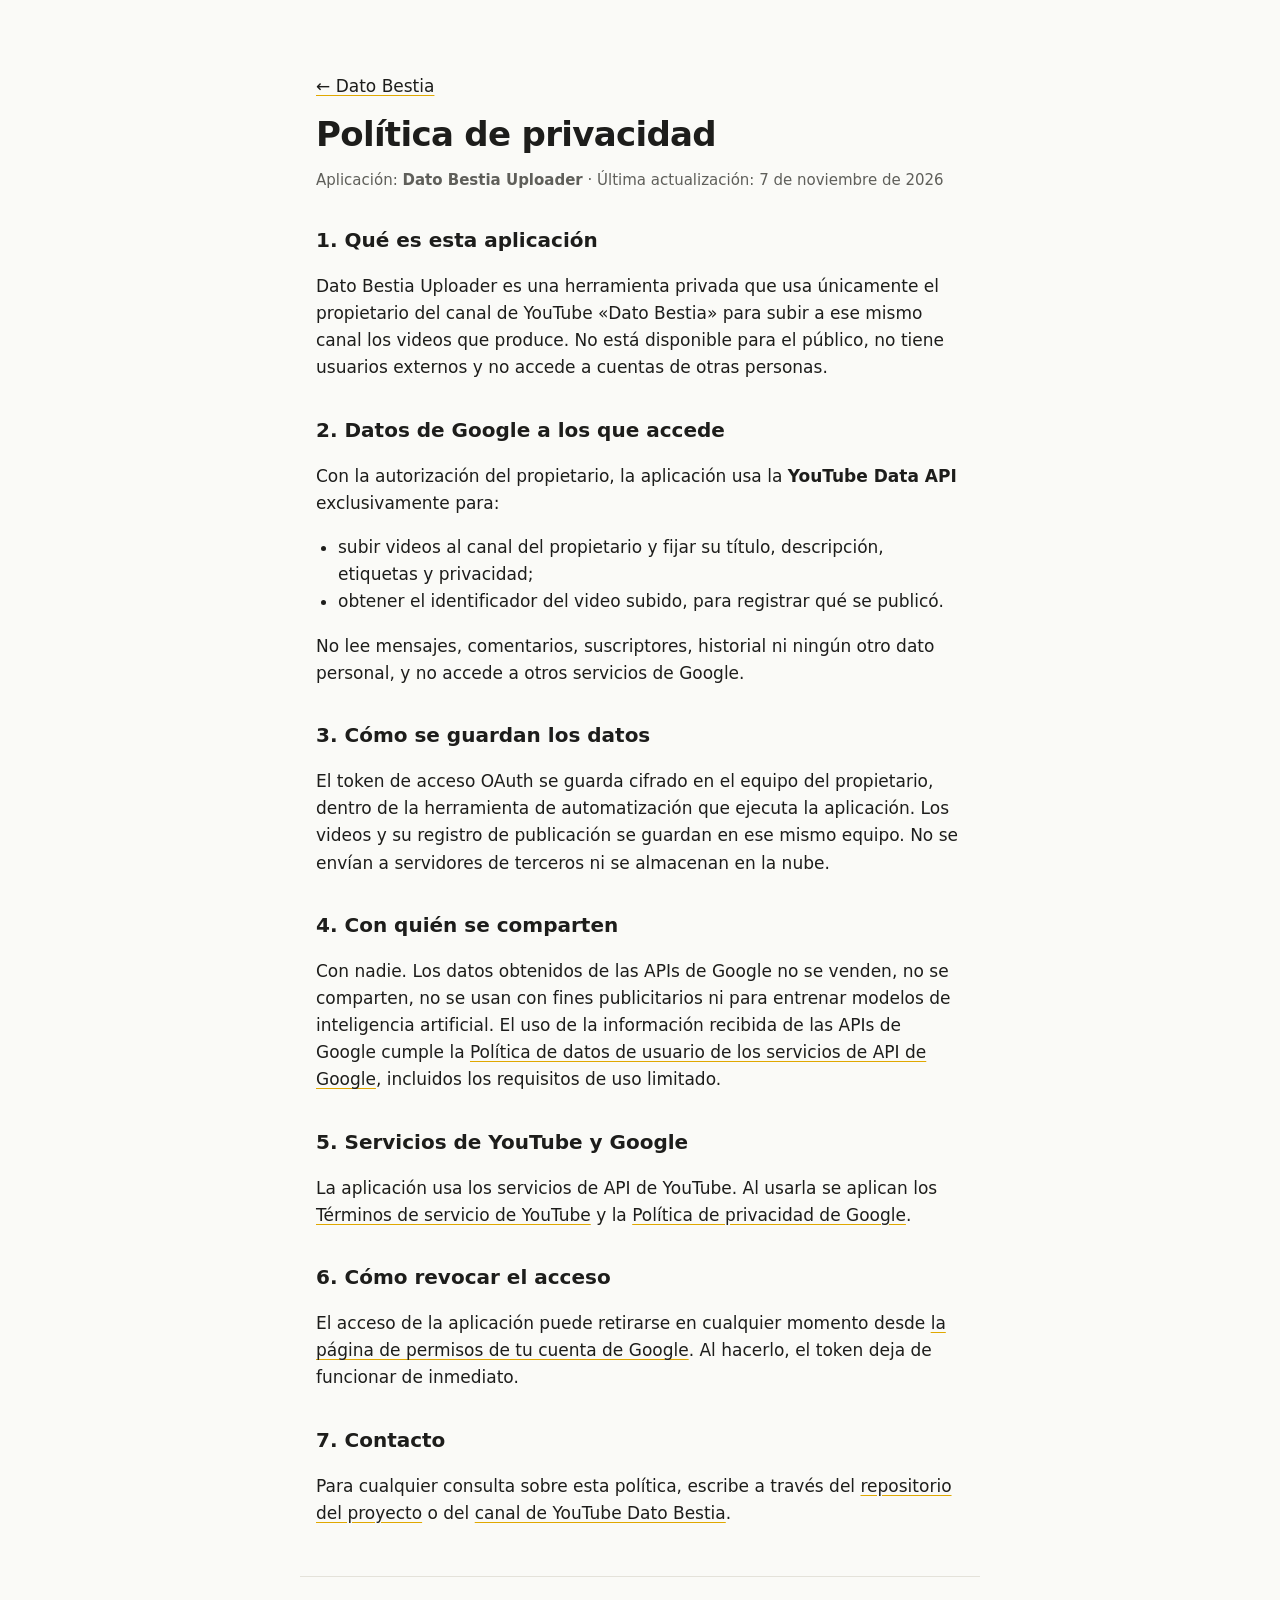
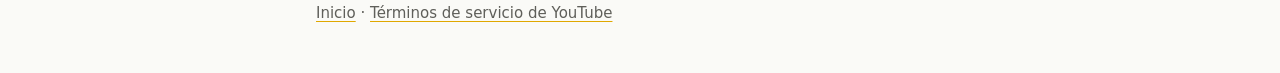
==== privacidad.html @ 15daa6c8 "Sitio de Dato Bestia: inicio y política de privacidad" ====
<!doctype html>
<html lang="es">
<head>
  <meta charset="utf-8">
  <meta name="viewport" content="width=device-width, initial-scale=1">
  <title>Política de privacidad – Dato Bestia Uploader</title>
  <link rel="stylesheet" href="estilo.css">
</head>
<body>
  <main class="texto">
    <p><a href="index.html">← Dato Bestia</a></p>
    <h1>Política de privacidad</h1>
    <p class="fecha">Aplicación: <strong>Dato Bestia Uploader</strong> · Última actualización: 7 de noviembre de 2026</p>

    <h2>1. Qué es esta aplicación</h2>
    <p>Dato Bestia Uploader es una herramienta privada que usa únicamente el propietario del canal de YouTube
      «Dato Bestia» para subir a ese mismo canal los videos que produce. No está disponible para el público, no tiene
      usuarios externos y no accede a cuentas de otras personas.</p>

    <h2>2. Datos de Google a los que accede</h2>
    <p>Con la autorización del propietario, la aplicación usa la <strong>YouTube Data API</strong> exclusivamente para:</p>
    <ul>
      <li>subir videos al canal del propietario y fijar su título, descripción, etiquetas y privacidad;</li>
      <li>obtener el identificador del video subido, para registrar qué se publicó.</li>
    </ul>
    <p>No lee mensajes, comentarios, suscriptores, historial ni ningún otro dato personal, y no accede a otros
      servicios de Google.</p>

    <h2>3. Cómo se guardan los datos</h2>
    <p>El token de acceso OAuth se guarda cifrado en el equipo del propietario, dentro de la herramienta de
      automatización que ejecuta la aplicación. Los videos y su registro de publicación se guardan en ese mismo equipo.
      No se envían a servidores de terceros ni se almacenan en la nube.</p>

    <h2>4. Con quién se comparten</h2>
    <p>Con nadie. Los datos obtenidos de las APIs de Google no se venden, no se comparten, no se usan con fines
      publicitarios ni para entrenar modelos de inteligencia artificial. El uso de la información recibida de las APIs
      de Google cumple la <a href="https://developers.google.com/terms/api-services-user-data-policy">Política de datos
      de usuario de los servicios de API de Google</a>, incluidos los requisitos de uso limitado.</p>

    <h2>5. Servicios de YouTube y Google</h2>
    <p>La aplicación usa los servicios de API de YouTube. Al usarla se aplican los
      <a href="https://www.youtube.com/t/terms">Términos de servicio de YouTube</a> y la
      <a href="https://policies.google.com/privacy">Política de privacidad de Google</a>.</p>

    <h2>6. Cómo revocar el acceso</h2>
    <p>El acceso de la aplicación puede retirarse en cualquier momento desde
      <a href="https://myaccount.google.com/permissions">la página de permisos de tu cuenta de Google</a>. Al hacerlo,
      el token deja de funcionar de inmediato.</p>

    <h2>7. Contacto</h2>
    <p>Para cualquier consulta sobre esta política, escribe a través del
      <a href="https://github.com/jmansillc/dato-bestia/issues">repositorio del proyecto</a> o del
      <a href="https://www.youtube.com/@DatoBestia-q7n">canal de YouTube Dato Bestia</a>.</p>
  </main>
  <footer>
    <a href="index.html">Inicio</a> · <a href="https://www.youtube.com/t/terms">Términos de servicio de YouTube</a>
  </footer>
</body>
</html>
---- estilo.css ----
:root { --fondo: #fafaf7; --texto: #1d1d1b; --suave: #5f5f5a; --acento: #e0a800; --borde: #e4e2da; }
@media (prefers-color-scheme: dark) {
  :root { --fondo: #121212; --texto: #f1f0ea; --suave: #a8a7a0; --acento: #ffd23f; --borde: #2c2c2a; }
}
* { box-sizing: border-box; }
body { margin: 0; background: var(--fondo); color: var(--texto);
  font: 17px/1.6 system-ui, -apple-system, "Segoe UI", Roboto, sans-serif; }
main { max-width: 680px; margin: 0 auto; padding: 56px 16px 32px; }
.marca { font-size: 44px; margin: 0; }
h1 { font-size: clamp(36px, 8vw, 56px); line-height: 1.05; margin: 8px 0 12px; font-weight: 900; letter-spacing: -0.02em; }
h1 span { color: var(--acento); }
.texto h1 { font-size: 34px; }
h2 { font-size: 20px; margin-top: 32px; }
.lema { font-size: 22px; font-weight: 700; margin: 0 0 12px; }
.fecha { color: var(--suave); font-size: 15px; }
a { color: inherit; text-decoration-color: var(--acento); text-underline-offset: 3px; }
.boton { display: inline-block; margin-top: 8px; padding: 12px 20px; border-radius: 999px; background: var(--acento);
  color: #1d1d1b; font-weight: 800; text-decoration: none; }
ul { padding-left: 22px; }
footer { max-width: 680px; margin: 0 auto; padding: 24px 16px 48px; border-top: 1px solid var(--borde); color: var(--suave); font-size: 15px; }
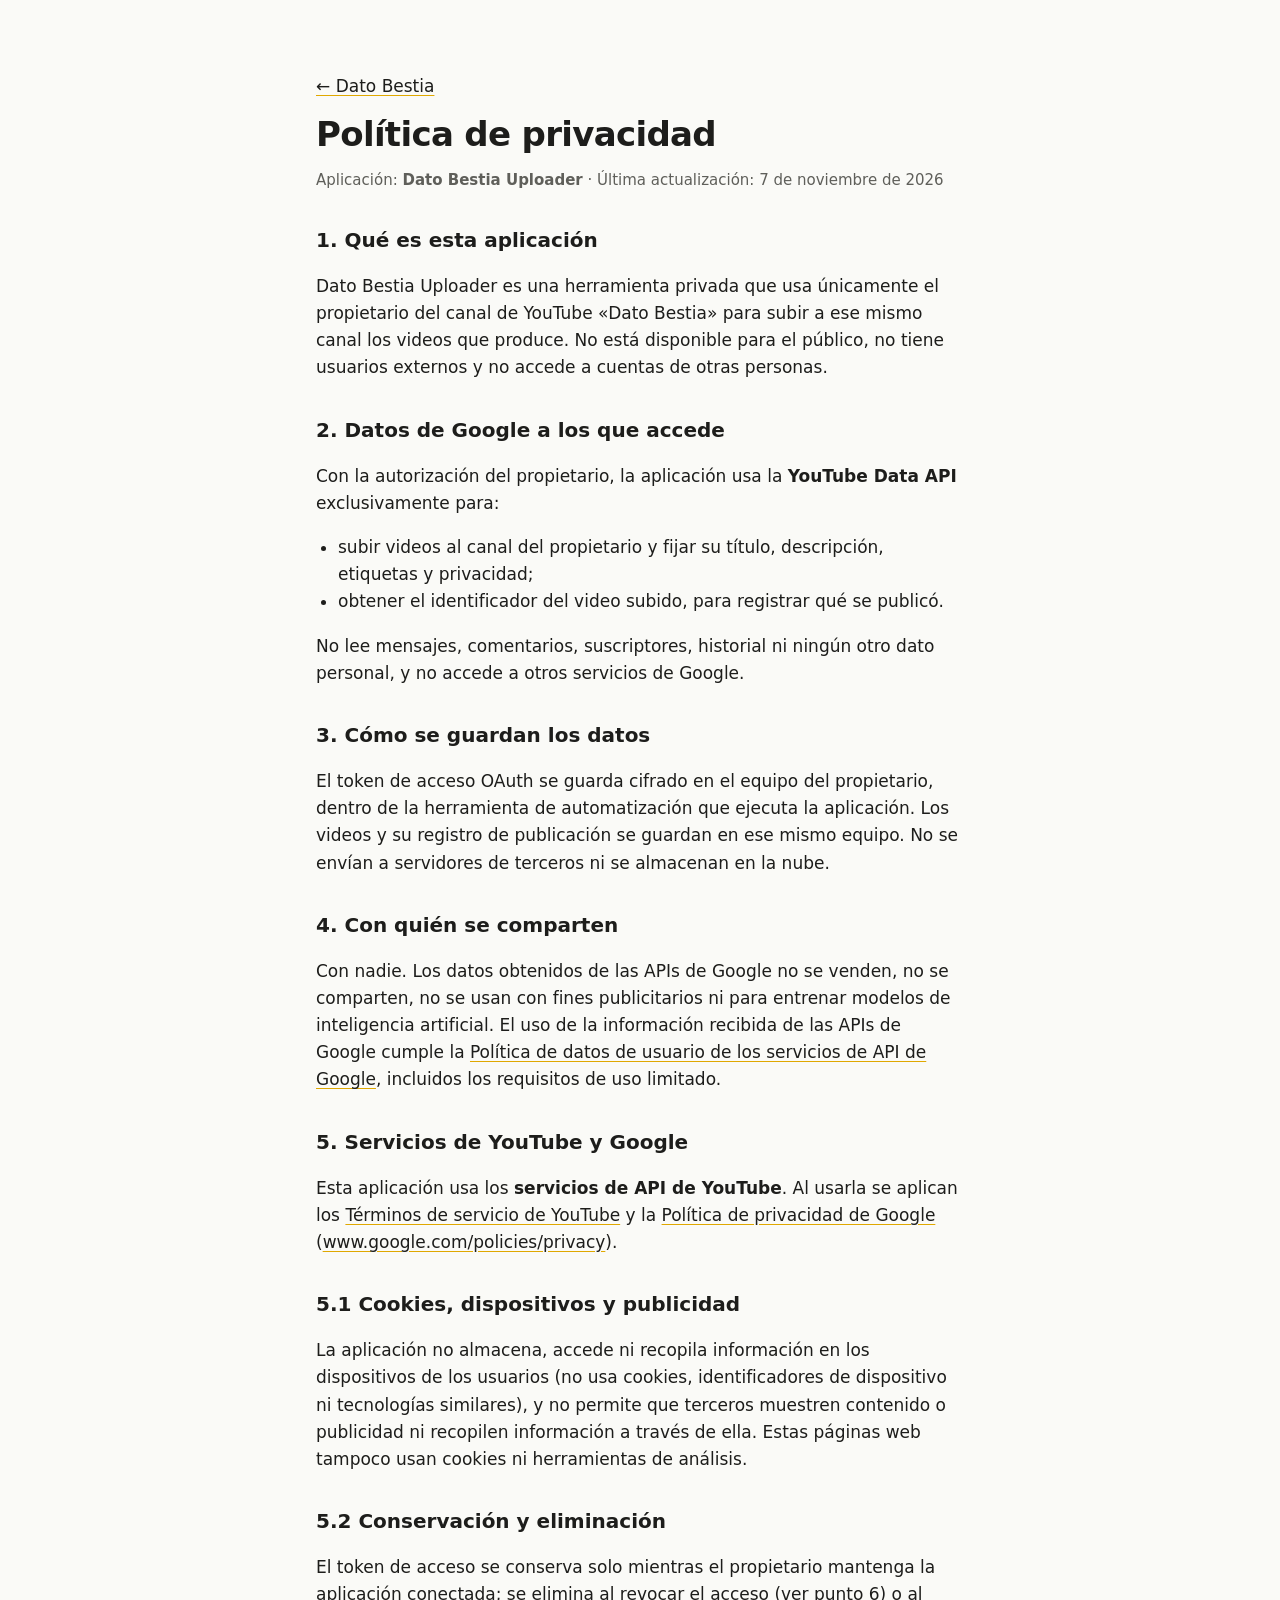
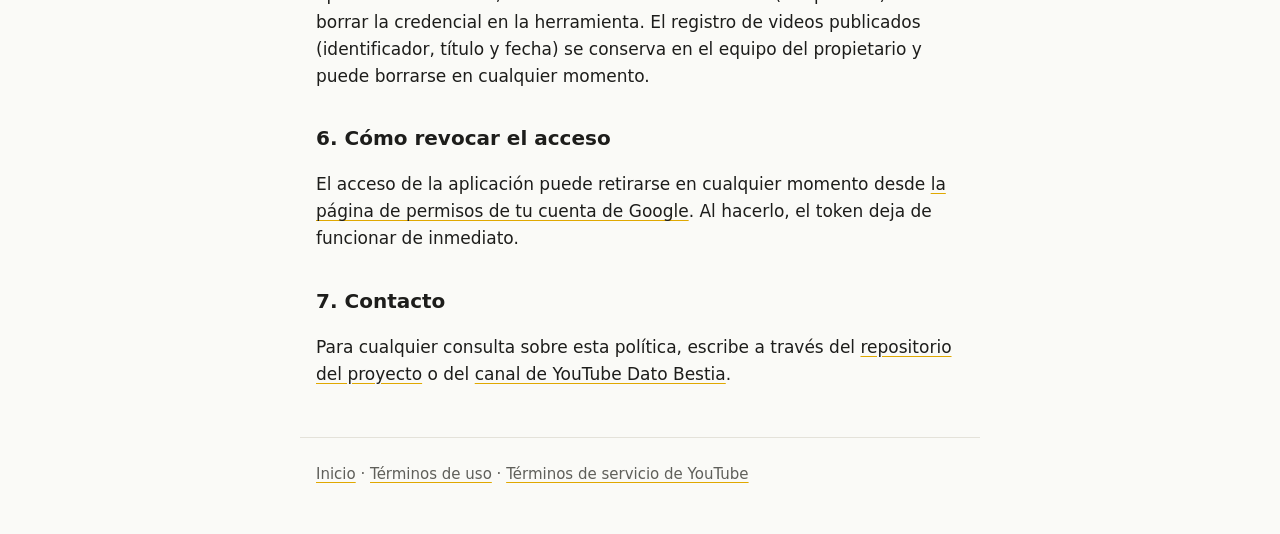
==== commit 72ec278f: "Agrega términos de uso y aclara cookies, conservación de datos y servicios de API de YouTube" ====
--- a/privacidad.html
+++ b/privacidad.html
@@ -38,9 +38,21 @@
       de usuario de los servicios de API de Google</a>, incluidos los requisitos de uso limitado.</p>
 
     <h2>5. Servicios de YouTube y Google</h2>
-    <p>La aplicación usa los servicios de API de YouTube. Al usarla se aplican los
+    <p>Esta aplicación usa los <strong>servicios de API de YouTube</strong>. Al usarla se aplican los
       <a href="https://www.youtube.com/t/terms">Términos de servicio de YouTube</a> y la
-      <a href="https://policies.google.com/privacy">Política de privacidad de Google</a>.</p>
+      <a href="https://policies.google.com/privacy">Política de privacidad de Google</a>
+      (<a href="http://www.google.com/policies/privacy">www.google.com/policies/privacy</a>).</p>
+
+    <h2>5.1 Cookies, dispositivos y publicidad</h2>
+    <p>La aplicación no almacena, accede ni recopila información en los dispositivos de los usuarios (no usa cookies,
+      identificadores de dispositivo ni tecnologías similares), y no permite que terceros muestren contenido o
+      publicidad ni recopilen información a través de ella. Estas páginas web tampoco usan cookies ni herramientas de
+      análisis.</p>
+
+    <h2>5.2 Conservación y eliminación</h2>
+    <p>El token de acceso se conserva solo mientras el propietario mantenga la aplicación conectada; se elimina al
+      revocar el acceso (ver punto 6) o al borrar la credencial en la herramienta. El registro de videos publicados
+      (identificador, título y fecha) se conserva en el equipo del propietario y puede borrarse en cualquier momento.</p>
 
     <h2>6. Cómo revocar el acceso</h2>
     <p>El acceso de la aplicación puede retirarse en cualquier momento desde
@@ -53,7 +65,8 @@
       <a href="https://www.youtube.com/@DatoBestia-q7n">canal de YouTube Dato Bestia</a>.</p>
   </main>
   <footer>
-    <a href="index.html">Inicio</a> · <a href="https://www.youtube.com/t/terms">Términos de servicio de YouTube</a>
+    <a href="index.html">Inicio</a> · <a href="terminos.html">Términos de uso</a> ·
+    <a href="https://www.youtube.com/t/terms">Términos de servicio de YouTube</a>
   </footer>
 </body>
 </html>
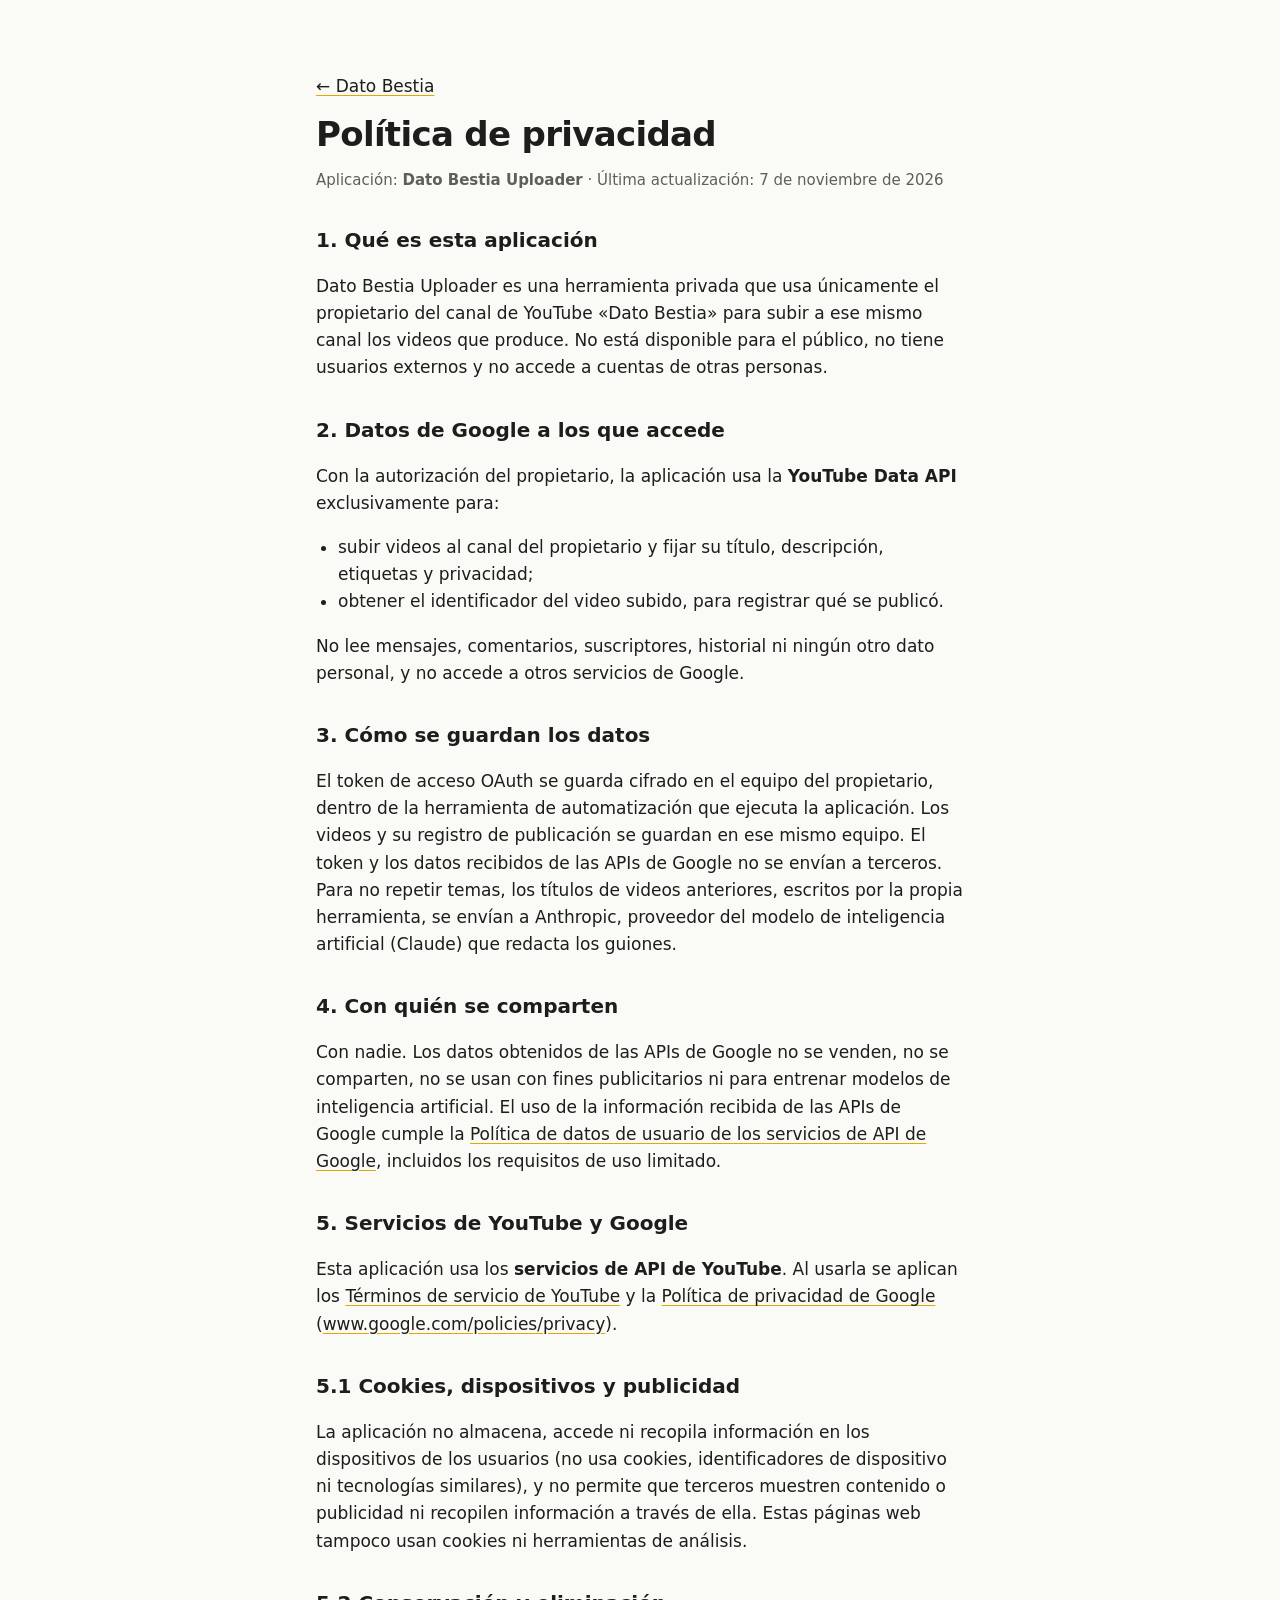
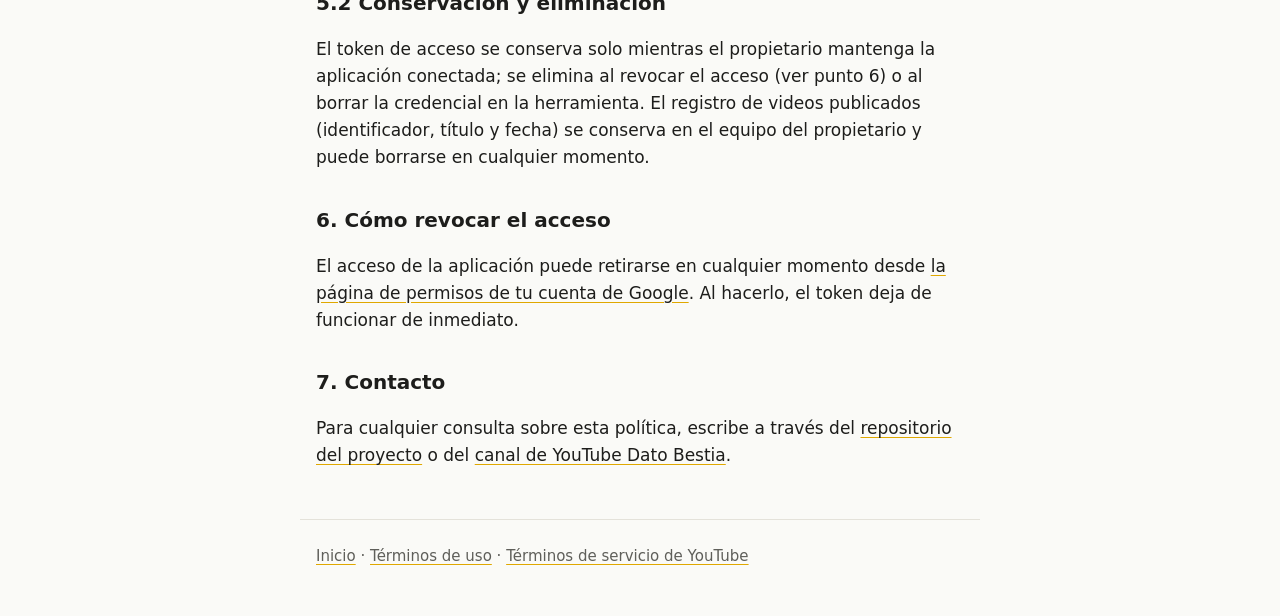
==== commit 3d2baedb: "Privacidad: aclara que los títulos propios se envían al proveedor de IA" ====
--- a/privacidad.html
+++ b/privacidad.html
@@ -29,7 +29,9 @@
     <h2>3. Cómo se guardan los datos</h2>
     <p>El token de acceso OAuth se guarda cifrado en el equipo del propietario, dentro de la herramienta de
       automatización que ejecuta la aplicación. Los videos y su registro de publicación se guardan en ese mismo equipo.
-      No se envían a servidores de terceros ni se almacenan en la nube.</p>
+      El token y los datos recibidos de las APIs de Google no se envían a terceros. Para no repetir temas, los títulos
+      de videos anteriores, escritos por la propia herramienta, se envían a Anthropic, proveedor del modelo de
+      inteligencia artificial (Claude) que redacta los guiones.</p>
 
     <h2>4. Con quién se comparten</h2>
     <p>Con nadie. Los datos obtenidos de las APIs de Google no se venden, no se comparten, no se usan con fines
